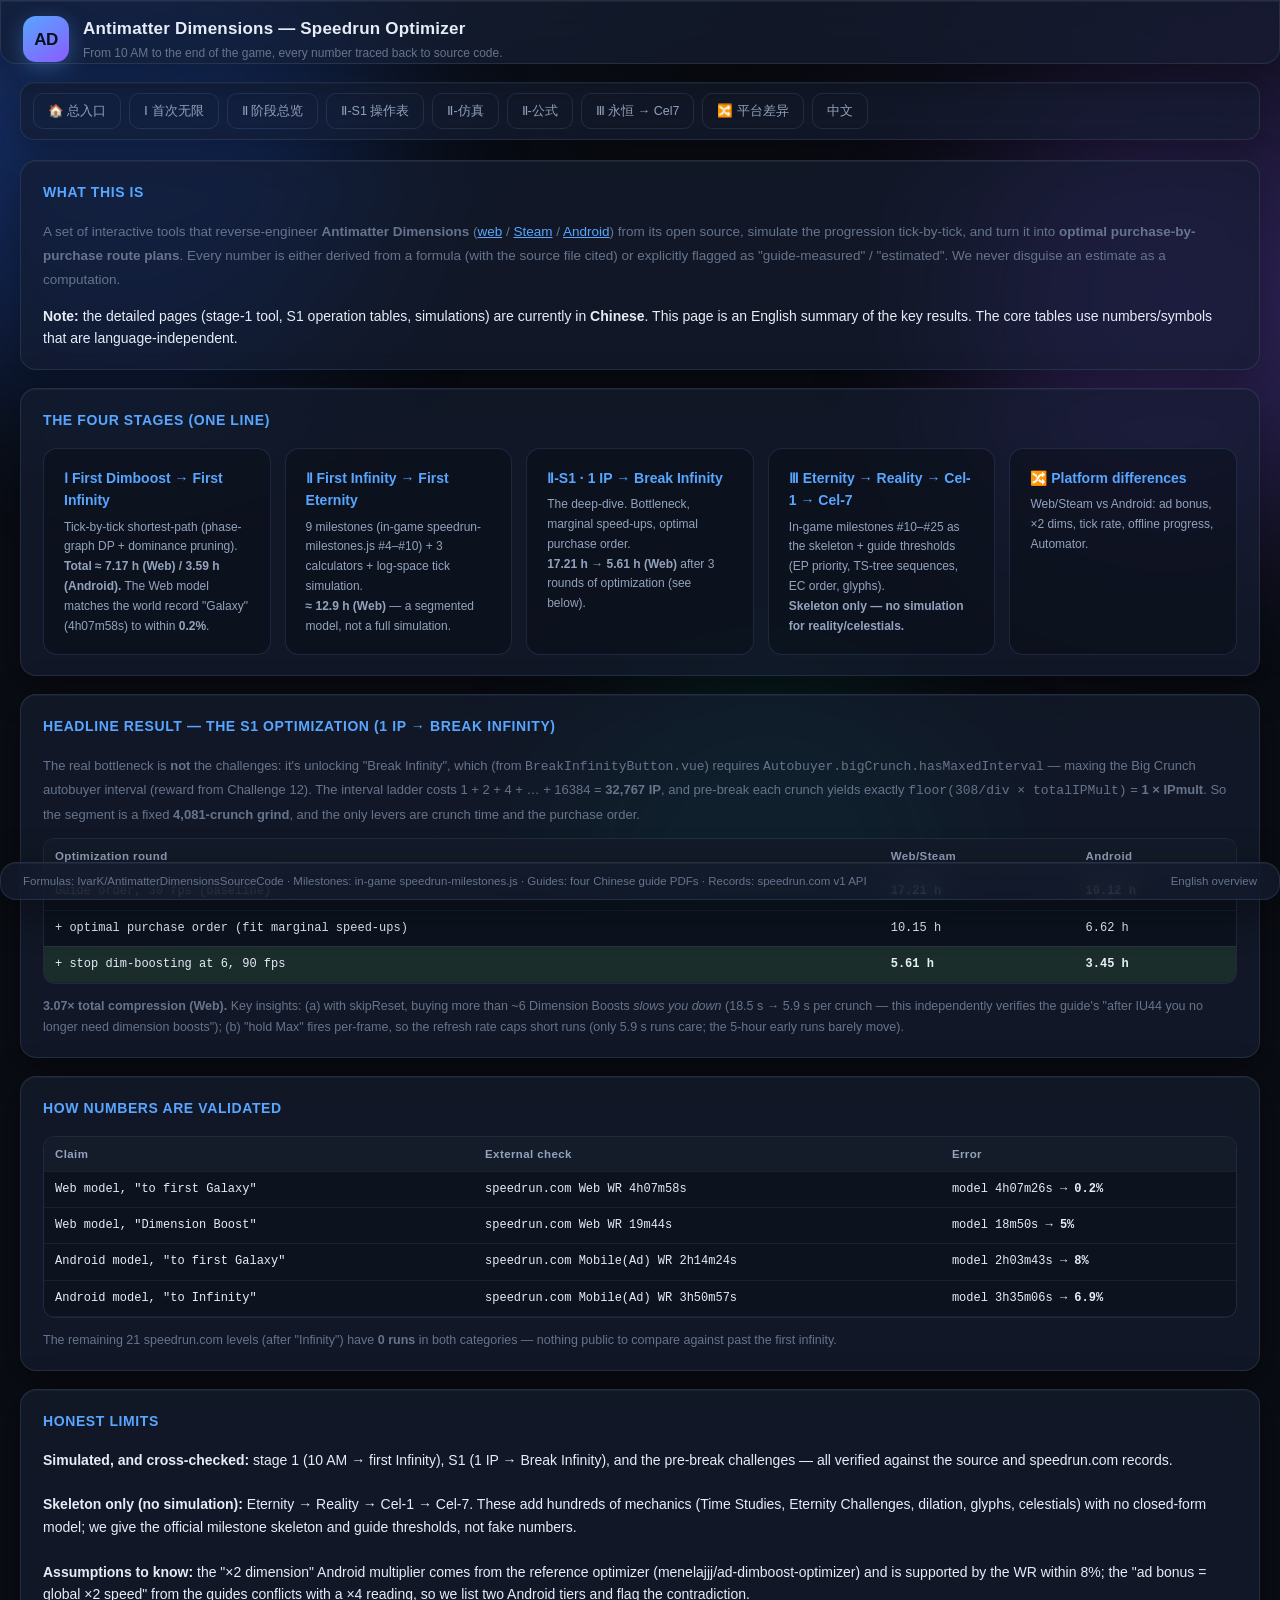
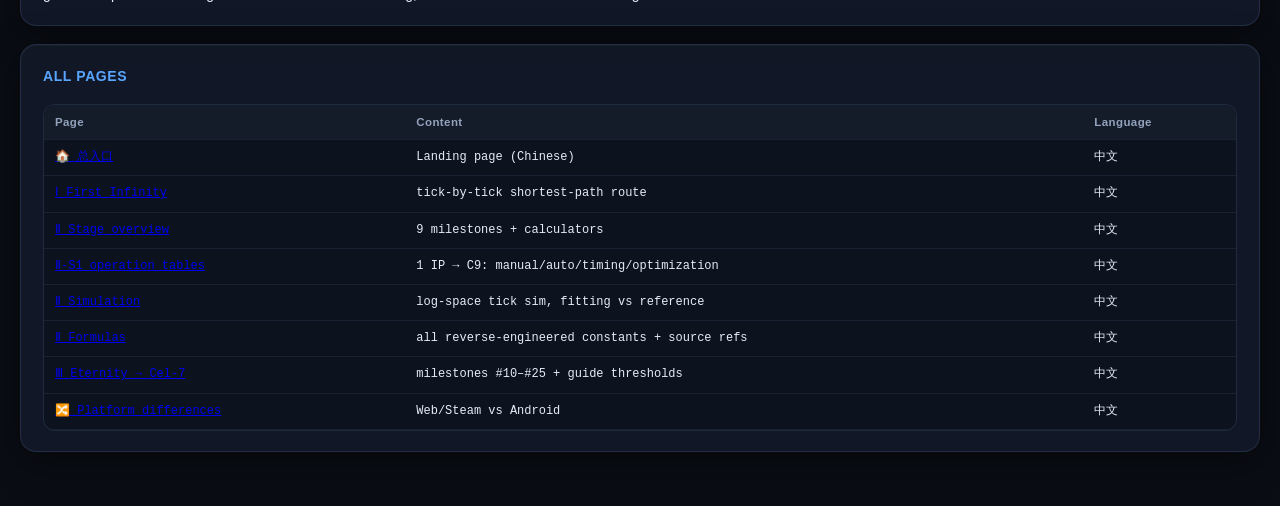
==== en.html @ fb12b7cb "feat: 第三轮压缩（3.07x）+ en.html 英文页 + 双语 README + nav EN 入口" ====
<!DOCTYPE html>
<html lang="en">
<head>
<meta charset="utf-8" />
<meta name="viewport" content="width=device-width, initial-scale=1" />
<title>AD Speedrun Optimizer — Overview (English)</title>
<link rel="stylesheet" href="style.css" />
</head>
<body>
<div class="bg-orbs"><i></i><i></i><i></i></div>
<header class="topbar glass">
  <div class="brand">
    <span class="logo">AD</span>
    <div>
      <h1>Antimatter Dimensions — Speedrun Optimizer</h1>
      <p>From 10 AM to the end of the game, every number traced back to source code.</p>
    </div>
  </div>
</header>
<main>
  <nav class="subnav glass" id="subnav"></nav>

  <div class="card glass wide">
    <h2>What this is</h2>
    <p class="hint" style="font-size:13.5px;line-height:1.8">
      A set of interactive tools that reverse-engineer <b>Antimatter Dimensions</b>
      (<a href="https://ivark.github.io/AntimatterDimensions/" style="color:var(--accent)">web</a> /
      <a href="https://store.steampowered.com/app/1399720/" style="color:var(--accent)">Steam</a> /
      <a href="https://play.google.com/store/apps/details?id=kajfosz.antimatterdimensions" style="color:var(--accent)">Android</a>)
      from its open source, simulate the progression tick-by-tick, and turn it into
      <b>optimal purchase-by-purchase route plans</b>.
      Every number is either derived from a formula (with the source file cited) or explicitly
      flagged as "guide-measured" / "estimated". We never disguise an estimate as a computation.
    </p>
    <div class="warn" style="margin-top:12px">
      <b>Note:</b> the detailed pages (stage-1 tool, S1 operation tables, simulations) are currently in
      <b>Chinese</b>. This page is an English summary of the key results. The core tables use
      numbers/symbols that are language-independent.
    </div>
  </div>

  <div class="card glass wide">
    <h2>The four stages (one line)</h2>
    <div class="navcards" style="margin-top:14px">
      <a class="navcard" href="./stage1.html">
        <div class="t">Ⅰ First Dimboost → First Infinity</div>
        <div class="d">Tick-by-tick shortest-path (phase-graph DP + dominance pruning).<br>
          <b>Total ≈ 7.17 h (Web) / 3.59 h (Android).</b> The Web model matches the world record
          "Galaxy" (4h07m58s) to within <b>0.2%</b>.</div></a>
      <a class="navcard" href="./stage2.html">
        <div class="t">Ⅱ First Infinity → First Eternity</div>
        <div class="d">9 milestones (in-game speedrun-milestones.js #4–#10) + 3 calculators +
          log-space tick simulation.<br><b>≈ 12.9 h (Web)</b> — a segmented model, not a full simulation.</div></a>
      <a class="navcard" href="./stage2-s1.html">
        <div class="t">Ⅱ-S1 · 1 IP → Break Infinity</div>
        <div class="d">The deep-dive. Bottleneck, marginal speed-ups, optimal purchase order.<br>
          <b>17.21 h → 5.61 h (Web)</b> after 3 rounds of optimization (see below).</div></a>
      <a class="navcard" href="./stage3.html">
        <div class="t">Ⅲ Eternity → Reality → Cel-1 → Cel-7</div>
        <div class="d">In-game milestones #10–#25 as the skeleton + guide thresholds
          (EP priority, TS-tree sequences, EC order, glyphs).<br>
          <b>Skeleton only — no simulation for reality/celestials.</b></div></a>
      <a class="navcard" href="./platform.html">
        <div class="t">🔀 Platform differences</div>
        <div class="d">Web/Steam vs Android: ad bonus, ×2 dims, tick rate, offline progress, Automator.</div></a>
    </div>
  </div>

  <div class="card glass wide">
    <h2>Headline result — the S1 optimization (1 IP → Break Infinity)</h2>
    <p class="hint" style="font-size:13px;line-height:1.8">
      The real bottleneck is <b>not</b> the challenges: it's unlocking "Break Infinity", which (from
      <code>BreakInfinityButton.vue</code>) requires <code>Autobuyer.bigCrunch.hasMaxedInterval</code>
      — maxing the Big Crunch autobuyer interval (reward from Challenge 12). The interval ladder
      costs 1 + 2 + 4 + … + 16384 = <b>32,767 IP</b>, and pre-break each crunch yields exactly
      <code>floor(308/div × totalIPMult)</code> = <b>1 × IPmult</b>.
      So the segment is a fixed <b>4,081-crunch grind</b>, and the only levers are crunch time and
      the purchase order.
    </p>
    <div class="scroll" style="margin-top:12px"><table>
      <thead><tr><th>Optimization round</th><th>Web/Steam</th><th>Android</th></tr></thead>
      <tbody>
        <tr><td>Guide order, 30 fps (baseline)</td><td><b>17.21 h</b></td><td><b>10.12 h</b></td></tr>
        <tr><td>+ optimal purchase order (fit marginal speed-ups)</td><td>10.15 h</td><td>6.62 h</td></tr>
        <tr style="background:rgba(126,231,135,.12)"><td>+ stop dim-boosting at 6, 90 fps</td><td><b>5.61 h</b></td><td><b>3.45 h</b></td></tr>
      </tbody>
    </table></div>
    <p class="hint" style="font-size:12.5px;margin-top:12px">
      <b>3.07× total compression (Web).</b> Key insights: (a) with skipReset, buying more than ~6
      Dimension Boosts <i>slows you down</i> (18.5 s → 5.9 s per crunch — this independently
      verifies the guide's "after IU44 you no longer need dimension boosts"); (b) "hold Max" fires
      per-frame, so the refresh rate caps short runs (only 5.9 s runs care; the 5-hour early runs
      barely move).
    </p>
  </div>

  <div class="card glass wide">
    <h2>How numbers are validated</h2>
    <div class="scroll"><table>
      <thead><tr><th>Claim</th><th>External check</th><th>Error</th></tr></thead>
      <tbody>
        <tr><td>Web model, "to first Galaxy"</td><td>speedrun.com Web WR 4h07m58s</td><td>model 4h07m26s → <b>0.2%</b></td></tr>
        <tr><td>Web model, "Dimension Boost"</td><td>speedrun.com Web WR 19m44s</td><td>model 18m50s → <b>5%</b></td></tr>
        <tr><td>Android model, "to first Galaxy"</td><td>speedrun.com Mobile(Ad) WR 2h14m24s</td><td>model 2h03m43s → <b>8%</b></td></tr>
        <tr><td>Android model, "to Infinity"</td><td>speedrun.com Mobile(Ad) WR 3h50m57s</td><td>model 3h35m06s → <b>6.9%</b></td></tr>
      </tbody>
    </table></div>
    <p class="hint" style="font-size:12.5px;margin-top:12px">
      The remaining 21 speedrun.com levels (after "Infinity") have <b>0 runs</b> in both categories —
      nothing public to compare against past the first infinity.
    </p>
  </div>

  <div class="card glass wide">
    <h2>Honest limits</h2>
    <div class="warn">
      <b>Simulated, and cross-checked:</b> stage 1 (10 AM → first Infinity), S1 (1 IP → Break Infinity),
      and the pre-break challenges — all verified against the source and speedrun.com records.<br><br>
      <b>Skeleton only (no simulation):</b> Eternity → Reality → Cel-1 → Cel-7. These add hundreds of
      mechanics (Time Studies, Eternity Challenges, dilation, glyphs, celestials) with no closed-form
      model; we give the official milestone skeleton and guide thresholds, not fake numbers.<br><br>
      <b>Assumptions to know:</b> the "×2 dimension" Android multiplier comes from the reference
      optimizer (menelajjj/ad-dimboost-optimizer) and is supported by the WR within 8%; the "ad bonus =
      global ×2 speed" from the guides conflicts with a ×4 reading, so we list two Android tiers and
      flag the contradiction.
    </div>
  </div>

  <div class="card glass wide">
    <h2>All pages</h2>
    <div class="scroll"><table>
      <thead><tr><th>Page</th><th>Content</th><th>Language</th></tr></thead>
      <tbody>
        <tr><td><a href="./index.html">🏠 总入口</a></td><td>Landing page (Chinese)</td><td>中文</td></tr>
        <tr><td><a href="./stage1.html">Ⅰ First Infinity</a></td><td>tick-by-tick shortest-path route</td><td>中文</td></tr>
        <tr><td><a href="./stage2.html">Ⅱ Stage overview</a></td><td>9 milestones + calculators</td><td>中文</td></tr>
        <tr><td><a href="./stage2-s1.html">Ⅱ-S1 operation tables</a></td><td>1 IP → C9: manual/auto/timing/optimization</td><td>中文</td></tr>
        <tr><td><a href="./stage2-sim.html">Ⅱ Simulation</a></td><td>log-space tick sim, fitting vs reference</td><td>中文</td></tr>
        <tr><td><a href="./stage2-formula.html">Ⅱ Formulas</a></td><td>all reverse-engineered constants + source refs</td><td>中文</td></tr>
        <tr><td><a href="./stage3.html">Ⅲ Eternity → Cel-7</a></td><td>milestones #10–#25 + guide thresholds</td><td>中文</td></tr>
        <tr><td><a href="./platform.html">🔀 Platform differences</a></td><td>Web/Steam vs Android</td><td>中文</td></tr>
      </tbody>
    </table></div>
  </div>
</main>
<footer class="glass">
  <span>Formulas: IvarK/AntimatterDimensionsSourceCode · Milestones: in-game speedrun-milestones.js · Guides: four Chinese guide PDFs · Records: speedrun.com v1 API</span>
  <span>English overview</span>
</footer>
<script src="js/nav.js"></script>
</body>
</html>
---- style.css ----
/* ===== AD Speedrun Optimizer — dark glassmorphism ===== */
:root{
  --bg:#0a0d14;
  --bg2:#0f1420;
  --panel:rgba(22,29,45,.72);
  --panel-solid:#161d2d;
  --stroke:rgba(120,160,220,.16);
  --stroke-strong:rgba(120,160,220,.34);
  --txt:#e6edf7;
  --txt-dim:#93a3bd;
  --txt-mute:#66748c;
  --accent:#58a6ff;
  --accent2:#7ee787;
  --gold:#ffd700;
  --red:#ff6b6b;
  --green:#3fb950;
  --radius:16px;
  --mono:'JetBrains Mono','Cascadia Code',Consolas,'SF Mono',Menlo,monospace;
}
*{box-sizing:border-box}
html,body{margin:0;padding:0}
body{
  background:radial-gradient(1200px 800px at 12% -10%,#16233d 0%,transparent 60%),
             radial-gradient(1000px 700px at 100% 0%,#1a1630 0%,transparent 55%),
             var(--bg);
  color:var(--txt);
  font:14px/1.6 -apple-system,BlinkMacSystemFont,'Segoe UI','PingFang SC','Microsoft YaHei',sans-serif;
  min-height:100vh;
  padding-bottom:56px;
}
.bg-orbs{position:fixed;inset:0;z-index:0;overflow:hidden;pointer-events:none}
.bg-orbs i{position:absolute;border-radius:50%;filter:blur(80px);opacity:.28}
.bg-orbs i:nth-child(1){width:520px;height:520px;background:#2b6cff;left:-140px;top:-120px}
.bg-orbs i:nth-child(2){width:420px;height:420px;background:#8a5cff;right:-100px;top:120px}
.bg-orbs i:nth-child(3){width:380px;height:380px;background:#0e7f6a;left:45%;bottom:-160px}

.glass{
  background:var(--panel);
  border:1px solid var(--stroke);
  border-radius:var(--radius);
  backdrop-filter:blur(14px) saturate(140%);
  -webkit-backdrop-filter:blur(14px) saturate(140%);
  box-shadow:0 10px 40px rgba(0,0,0,.42),inset 0 1px 0 rgba(255,255,255,.045);
}
main{position:relative;z-index:1;max-width:1360px;margin:0 auto;padding:18px 20px 0}

/* ---------- top bar ---------- */
.topbar{
  position:sticky;top:0;z-index:5;margin:0;padding:14px 22px 0;
  border-radius:0 0 var(--radius) var(--radius);
  display:flex;flex-wrap:wrap;gap:14px;align-items:center;justify-content:space-between;
}
.brand{display:flex;gap:14px;align-items:center}
.logo{
  width:46px;height:46px;border-radius:13px;display:grid;place-items:center;
  background:linear-gradient(145deg,#58a6ff,#8a5cff);color:#08111f;font-weight:800;font-size:17px;
  letter-spacing:-.5px;box-shadow:0 6px 20px rgba(88,166,255,.35)
}
.topbar h1{margin:0;font-size:17px;letter-spacing:.2px}
.topbar p{margin:2px 0 0;font-size:12px;color:var(--txt-mute)}
.tabs{display:flex;gap:6px;padding-bottom:12px}
.tab{
  background:transparent;border:1px solid transparent;color:var(--txt-dim);
  padding:8px 16px;border-radius:10px;cursor:pointer;font-size:13.5px;font-family:inherit;
  transition:.16s
}
.tab:hover{color:var(--txt);background:rgba(88,166,255,.08)}
.tab.active{color:#08111f;background:linear-gradient(145deg,#58a6ff,#7ec4ff);font-weight:600;
  box-shadow:0 4px 16px rgba(88,166,255,.3)}

/* ---------- layout ---------- */
.panel-tab{display:none;padding:20px 0}
.panel-tab.active{display:block}
.grid{display:grid;grid-template-columns:minmax(340px,420px) 1fr;gap:18px;align-items:start}
@media(max-width:1020px){.grid{grid-template-columns:1fr}}
.card{padding:20px 22px}
.card.wide{margin-top:18px}
.card h2{margin:0 0 16px;font-size:14px;font-weight:600;color:var(--accent);
  letter-spacing:.6px;text-transform:uppercase}
.field{margin-bottom:14px}
.field.row{display:flex;gap:12px}
.field.row>div{flex:1}
label{display:block;font-size:12px;color:var(--txt-dim);margin-bottom:6px}
label.sub{color:var(--txt-mute);font-size:11.5px}
input,select{
  width:100%;padding:9px 12px;border-radius:10px;font-family:inherit;font-size:13px;
  background:rgba(8,12,20,.66);border:1px solid var(--stroke);color:var(--txt);outline:none;
  transition:.15s
}
input:focus,select:focus{border-color:var(--accent);box-shadow:0 0 0 3px rgba(88,166,255,.14)}
input[type=number]{font-family:var(--mono)}
.seg{display:flex;gap:5px;flex-wrap:wrap}
.seg-btn{
  flex:1 1 auto;min-width:78px;padding:8px 10px;border-radius:9px;cursor:pointer;font-family:inherit;
  font-size:12.5px;background:rgba(8,12,20,.55);border:1px solid var(--stroke);color:var(--txt-dim);
  transition:.15s
}
.seg-btn:hover{color:var(--txt);border-color:var(--stroke-strong)}
.seg-btn.active{background:rgba(88,166,255,.16);border-color:var(--accent);color:#cfe6ff;font-weight:600}
button.primary{
  width:100%;padding:12px;border-radius:11px;border:none;cursor:pointer;font-family:inherit;
  font-size:14px;font-weight:700;color:#08111f;margin-top:4px;
  background:linear-gradient(145deg,#58a6ff,#7ee787);
  box-shadow:0 8px 26px rgba(88,166,255,.3);transition:.16s
}
button.primary:hover{transform:translateY(-1px);box-shadow:0 12px 32px rgba(88,166,255,.42)}
button.primary:disabled{opacity:.5;cursor:not-allowed;transform:none}
.hint{font-size:11.5px;color:var(--txt-mute);margin:12px 0 0;line-height:1.65}
.hidden{display:none}

/* ---------- progress ---------- */
.progress{height:6px;border-radius:6px;background:rgba(8,12,20,.7);margin-top:14px;position:relative;overflow:hidden}
.progress .bar{position:absolute;inset:0;width:0%;background:linear-gradient(90deg,#58a6ff,#7ee787);transition:width .2s}
.progress .label{display:block;font-size:11.5px;color:var(--txt-mute);margin-top:7px}

/* ---------- summary ---------- */
.summary{margin-bottom:14px}
.summary.empty{color:var(--txt-mute);font-size:13px;padding:26px 0;text-align:center}
.kpis{display:grid;grid-template-columns:repeat(auto-fit,minmax(140px,1fr));gap:10px}
.kpi{background:rgba(8,12,20,.5);border:1px solid var(--stroke);border-radius:12px;padding:11px 13px}
.kpi .k{font-size:11px;color:var(--txt-mute);letter-spacing:.4px}
.kpi .v{font-family:var(--mono);font-size:17px;color:var(--gold);margin-top:3px;font-weight:600}
.kpi .s{font-size:11px;color:var(--txt-dim);margin-top:2px}

/* ---------- tables ---------- */
.scroll{max-height:420px;overflow:auto;border-radius:12px;border:1px solid var(--stroke);background:rgba(8,12,20,.34)}
.scroll.tall{max-height:560px}
table{width:100%;border-collapse:collapse;font-size:12.5px}
th,td{padding:8px 11px;text-align:left;border-bottom:1px solid rgba(120,160,220,.1);white-space:nowrap}
th{position:sticky;top:0;background:#141b29;color:var(--txt-dim);font-weight:600;font-size:11.5px;
  letter-spacing:.4px;z-index:1}
td{font-family:var(--mono);font-size:12px}
td.dim{color:var(--txt-dim)}
tr:hover td{background:rgba(88,166,255,.06)}
.tag{display:inline-block;padding:1px 8px;border-radius:20px;font-size:11px;font-family:inherit}
.tag.boost{background:rgba(88,166,255,.16);color:#9dcaff}
.tag.galaxy{background:rgba(126,231,135,.16);color:#9ff0a8}
.tag.inf{background:rgba(255,215,0,.16);color:var(--gold)}
.tag.sac{background:rgba(255,107,107,.16);color:#ff9d9d}
.tag.tick{background:rgba(138,92,255,.2);color:#c3aaff}

/* ---------- timeline ---------- */
.timeline{display:flex;flex-direction:column;gap:8px}
.tl-row{display:flex;align-items:center;gap:10px;font-size:12px}
.tl-name{width:150px;color:var(--txt-dim);font-family:var(--mono);font-size:11.5px;flex-shrink:0}
.tl-track{flex:1;height:20px;background:rgba(8,12,20,.55);border-radius:6px;overflow:hidden;position:relative}
.tl-fill{height:100%;border-radius:6px;background:linear-gradient(90deg,rgba(88,166,255,.85),rgba(138,92,255,.85))}
.tl-val{width:76px;text-align:right;font-family:var(--mono);font-size:11.5px;color:var(--txt-dim);flex-shrink:0}
.tl-row.total .tl-fill{background:linear-gradient(90deg,#ffd700,#ffa500)}
.tl-row.total .tl-name{color:var(--gold)}

/* ---------- verify / algo ---------- */
.vt-title{font-size:13px;color:var(--accent);margin:18px 0 8px;font-weight:600}
.vt-title:first-child{margin-top:4px}
.ok{color:var(--green)}.bad{color:var(--red)}
#algoContent h3{font-size:13.5px;color:var(--gold);margin:22px 0 8px}
#algoContent h3:first-child{margin-top:0}
#algoContent p,#algoContent li{font-size:13px;color:var(--txt-dim)}
#algoContent code{font-family:var(--mono);font-size:12px;background:rgba(88,166,255,.12);
  padding:1.5px 6px;border-radius:5px;color:#a8d1ff}
#algoContent pre{background:rgba(5,8,14,.7);border:1px solid var(--stroke);border-radius:12px;
  padding:14px 16px;overflow:auto;font-family:var(--mono);font-size:12px;line-height:1.7;color:#c9d7ea}
#algoContent table{margin:10px 0}
#algoContent td,#algoContent th{white-space:normal}
#algoContent td:first-child{color:#a8d1ff;font-size:12px}

footer{
  position:fixed;bottom:0;left:0;right:0;z-index:4;display:flex;justify-content:space-between;
  gap:12px;padding:9px 22px;font-size:11.5px;color:var(--txt-mute);border-radius:0;
  border-left:none;border-right:none;border-bottom:none;
}
::-webkit-scrollbar{width:9px;height:9px}
::-webkit-scrollbar-track{background:transparent}
::-webkit-scrollbar-thumb{background:rgba(120,160,220,.22);border-radius:6px}
::-webkit-scrollbar-thumb:hover{background:rgba(120,160,220,.36)}

/* ===== 速通操作表 ===== */
.runhead{display:flex;flex-wrap:wrap;gap:12px;justify-content:space-between;align-items:center;margin-bottom:16px}
.runhead .seg{flex:1 1 320px;max-width:420px}
.runbtns{display:flex;gap:8px;flex-wrap:wrap}
button.ghost{
  padding:8px 14px;border-radius:10px;cursor:pointer;font-family:inherit;font-size:12.5px;
  background:rgba(8,12,20,.55);border:1px solid var(--stroke);color:var(--txt-dim);transition:.15s
}
button.ghost:hover:not(:disabled){color:var(--txt);border-color:var(--accent);background:rgba(88,166,255,.1)}
button.ghost:disabled{opacity:.35;cursor:not-allowed}
button.ghost.on{background:rgba(126,231,135,.16);border-color:var(--accent2);color:#b8f3bf;font-weight:600}

.nowbox{
  display:flex;flex-direction:column;gap:5px;padding:16px 18px;border-radius:14px;min-height:104px;justify-content:center;
  background:linear-gradient(135deg,rgba(88,166,255,.1),rgba(138,92,255,.08));
  border:1px solid var(--stroke-strong)
}
.now-idle{color:var(--txt-mute);font-size:13px}
.now-step{font-size:11.5px;color:var(--txt-mute);letter-spacing:.6px}
.now-act{font-size:21px;font-weight:700;color:#fff}
.now-act b{color:var(--gold)}
.now-meta{font-size:12.5px;color:var(--txt-dim)}
.now-meta b{color:var(--accent);font-family:var(--mono)}
kbd{font-family:var(--mono);font-size:11.5px;padding:1px 7px;border-radius:5px;
  background:rgba(255,255,255,.09);border:1px solid var(--stroke-strong);color:var(--txt)}

.stagetarget{font-size:12.5px;color:var(--gold);margin:-6px 0 12px;line-height:1.6}
.stagetarget .dim{color:var(--txt-mute);font-weight:400}

table tr.stage-row{cursor:pointer}
table tr.stage-row.sel td{background:rgba(88,166,255,.13);color:#dcecff}
table tr.stage-row:hover td{background:rgba(88,166,255,.08)}
table tr.act-row{cursor:pointer}
table tr.act-row.cur td{background:linear-gradient(90deg,rgba(255,215,0,.2),rgba(255,215,0,.05));
  color:#fff;font-weight:600;box-shadow:inset 3px 0 0 var(--gold)}
.tl-fill.fill-gal{background:linear-gradient(90deg,rgba(126,231,135,.9),rgba(63,185,80,.85))}
.tl-fill.fill-inf{background:linear-gradient(90deg,#ffd700,#ff9d3d)}

/* ===== 第二阶段页面 ===== */
.row-2{display:flex;gap:10px}
.row-2>span{flex:1;display:block}
.ms-detail .src{margin-left:4px}
a.tab{text-decoration:none;display:inline-block}

/* ===== 分段导航 & S1 页 ===== */
.subnav{display:flex;gap:8px;flex-wrap:wrap;margin:0 0 20px;padding:10px 12px;border-radius:14px}
.subnav a{padding:7px 14px;border-radius:10px;border:1px solid var(--stroke);color:var(--txt-dim);
  font-size:12.5px;text-decoration:none;transition:.16s}
.subnav a:hover{color:var(--txt);background:rgba(88,166,255,.08)}
.subnav a.active{color:#08111f;background:linear-gradient(145deg,#58a6ff,#7ec4ff);font-weight:600;border-color:transparent}
.btn,button.btn{padding:9px 18px;border-radius:11px;border:1px solid transparent;cursor:pointer;
  background:linear-gradient(145deg,#58a6ff,#3a86e0);color:#08111f;font-weight:600;font-size:13px;
  font-family:inherit;transition:.16s}
.btn:hover{transform:translateY(-1px);box-shadow:0 10px 26px rgba(88,166,255,.35)}
.logbox{margin:0;padding:14px 16px;border-radius:12px;background:rgba(6,9,16,.72);
  border:1px solid var(--stroke);font-family:var(--mono);font-size:11.5px;line-height:1.75;
  color:#bcd0ea;max-height:460px;overflow:auto;white-space:pre}
#s1steps td,#s1iu td,#s1const td,#s1ladder td,#s1timeline td{white-space:normal}
.navcards{display:grid;grid-template-columns:repeat(auto-fit,minmax(220px,1fr));gap:14px}
.navcard{display:block;text-decoration:none;color:inherit;padding:18px 20px;border-radius:14px;
  background:rgba(8,12,20,.45);border:1px solid var(--stroke);transition:.18s}
.navcard:hover{border-color:var(--accent);background:rgba(88,166,255,.08);transform:translateY(-2px)}
.navcard .t{font-size:14px;font-weight:600;color:var(--accent);margin-bottom:6px}
.navcard .d{font-size:12px;color:var(--txt-dim);line-height:1.65}
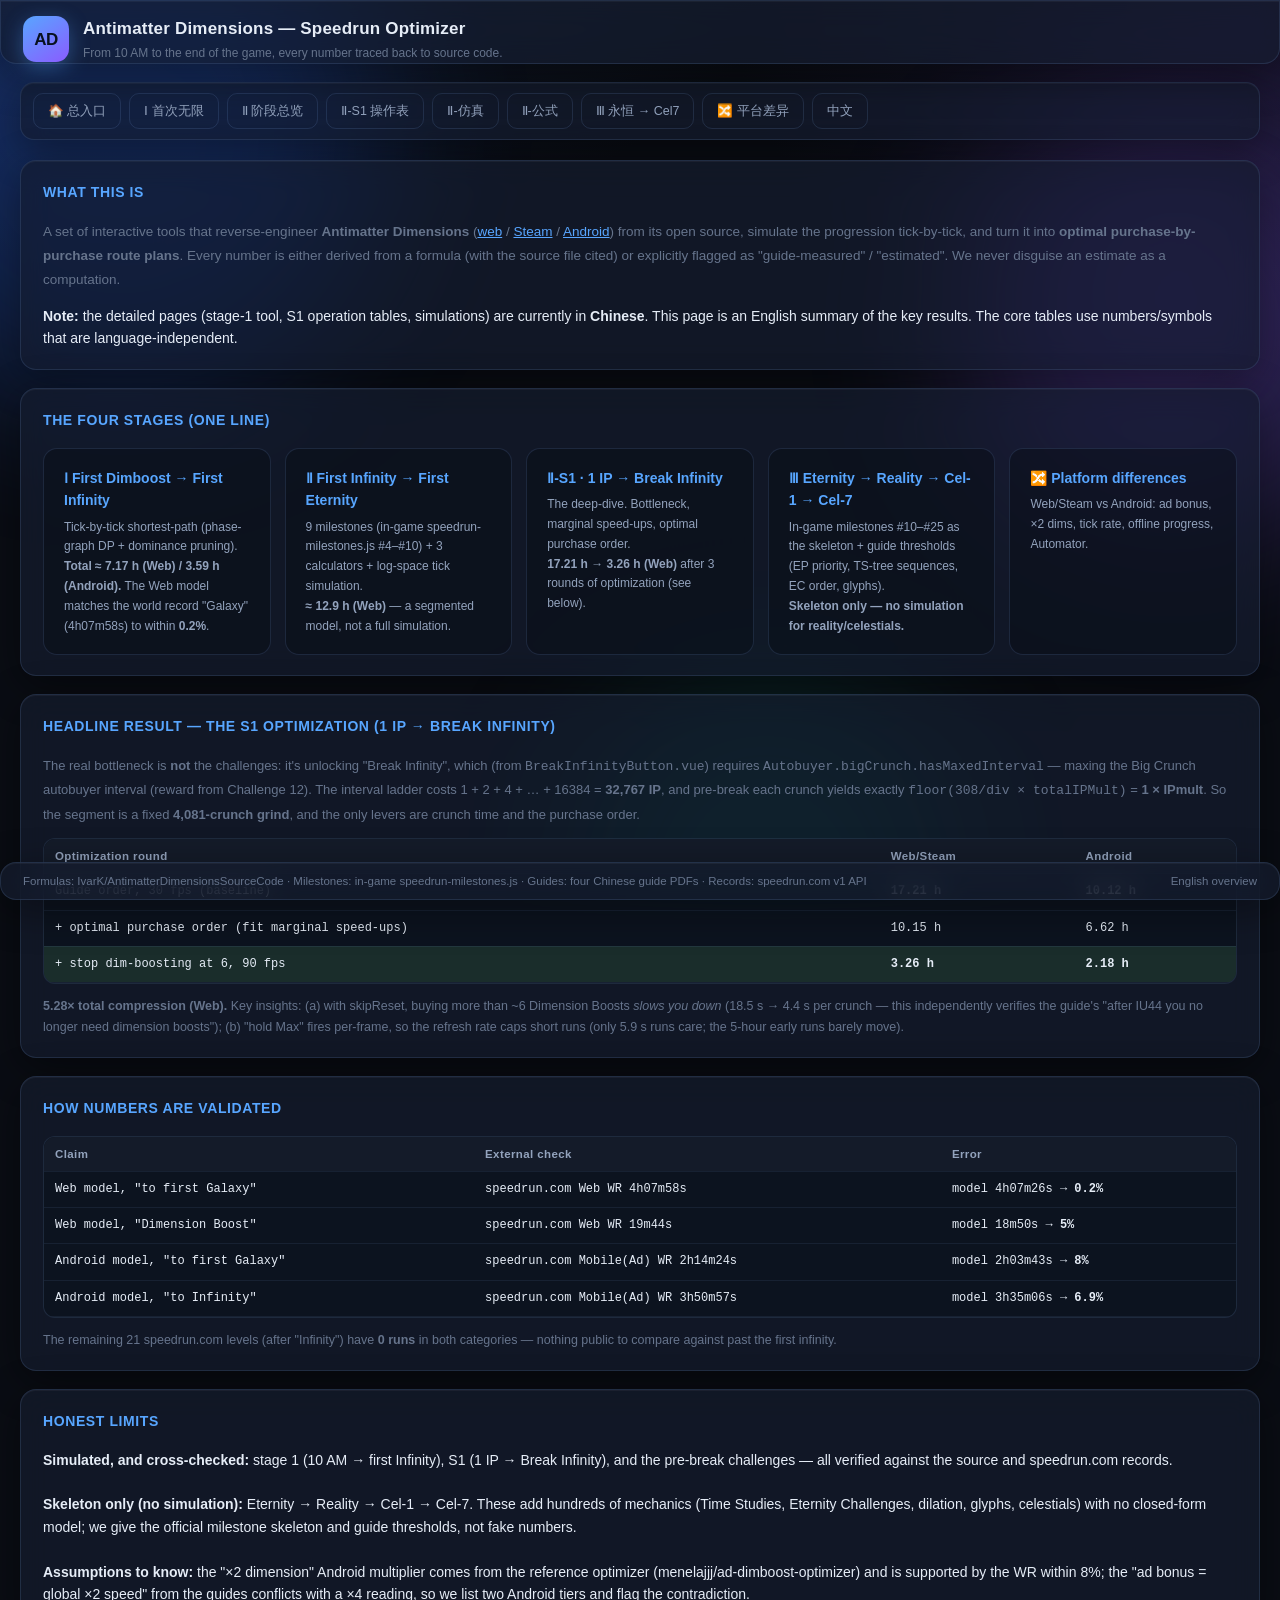
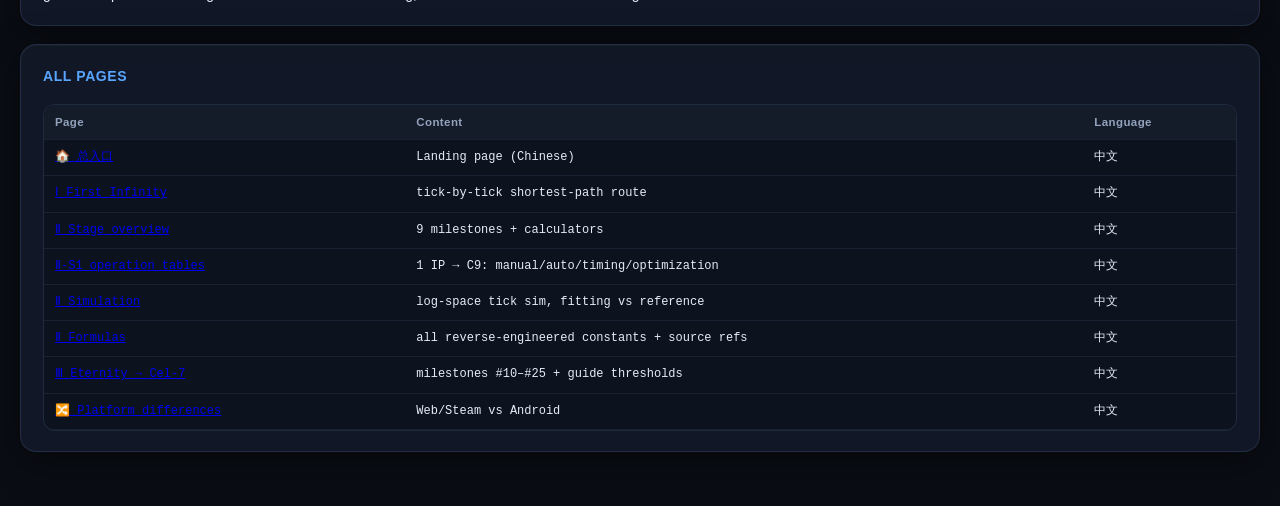
==== commit 540f43a2: "feat(s1 v6): boostCap 逐阶段细扫 + 安卓 dt 实测，总压缩 5.28x/4.64x（3.26h / 2.18h）" ====
--- a/en.html
+++ b/en.html
@@ -1,152 +1,152 @@
-<!DOCTYPE html>
-<html lang="en">
-<head>
-<meta charset="utf-8" />
-<meta name="viewport" content="width=device-width, initial-scale=1" />
-<title>AD Speedrun Optimizer — Overview (English)</title>
-<link rel="stylesheet" href="style.css" />
-</head>
-<body>
-<div class="bg-orbs"><i></i><i></i><i></i></div>
-<header class="topbar glass">
-  <div class="brand">
-    <span class="logo">AD</span>
-    <div>
-      <h1>Antimatter Dimensions — Speedrun Optimizer</h1>
-      <p>From 10 AM to the end of the game, every number traced back to source code.</p>
-    </div>
-  </div>
-</header>
-<main>
-  <nav class="subnav glass" id="subnav"></nav>
-
-  <div class="card glass wide">
-    <h2>What this is</h2>
-    <p class="hint" style="font-size:13.5px;line-height:1.8">
-      A set of interactive tools that reverse-engineer <b>Antimatter Dimensions</b>
-      (<a href="https://ivark.github.io/AntimatterDimensions/" style="color:var(--accent)">web</a> /
-      <a href="https://store.steampowered.com/app/1399720/" style="color:var(--accent)">Steam</a> /
-      <a href="https://play.google.com/store/apps/details?id=kajfosz.antimatterdimensions" style="color:var(--accent)">Android</a>)
-      from its open source, simulate the progression tick-by-tick, and turn it into
-      <b>optimal purchase-by-purchase route plans</b>.
-      Every number is either derived from a formula (with the source file cited) or explicitly
-      flagged as "guide-measured" / "estimated". We never disguise an estimate as a computation.
-    </p>
-    <div class="warn" style="margin-top:12px">
-      <b>Note:</b> the detailed pages (stage-1 tool, S1 operation tables, simulations) are currently in
-      <b>Chinese</b>. This page is an English summary of the key results. The core tables use
-      numbers/symbols that are language-independent.
-    </div>
-  </div>
-
-  <div class="card glass wide">
-    <h2>The four stages (one line)</h2>
-    <div class="navcards" style="margin-top:14px">
-      <a class="navcard" href="./stage1.html">
-        <div class="t">Ⅰ First Dimboost → First Infinity</div>
-        <div class="d">Tick-by-tick shortest-path (phase-graph DP + dominance pruning).<br>
-          <b>Total ≈ 7.17 h (Web) / 3.59 h (Android).</b> The Web model matches the world record
-          "Galaxy" (4h07m58s) to within <b>0.2%</b>.</div></a>
-      <a class="navcard" href="./stage2.html">
-        <div class="t">Ⅱ First Infinity → First Eternity</div>
-        <div class="d">9 milestones (in-game speedrun-milestones.js #4–#10) + 3 calculators +
-          log-space tick simulation.<br><b>≈ 12.9 h (Web)</b> — a segmented model, not a full simulation.</div></a>
-      <a class="navcard" href="./stage2-s1.html">
-        <div class="t">Ⅱ-S1 · 1 IP → Break Infinity</div>
-        <div class="d">The deep-dive. Bottleneck, marginal speed-ups, optimal purchase order.<br>
-          <b>17.21 h → 5.61 h (Web)</b> after 3 rounds of optimization (see below).</div></a>
-      <a class="navcard" href="./stage3.html">
-        <div class="t">Ⅲ Eternity → Reality → Cel-1 → Cel-7</div>
-        <div class="d">In-game milestones #10–#25 as the skeleton + guide thresholds
-          (EP priority, TS-tree sequences, EC order, glyphs).<br>
-          <b>Skeleton only — no simulation for reality/celestials.</b></div></a>
-      <a class="navcard" href="./platform.html">
-        <div class="t">🔀 Platform differences</div>
-        <div class="d">Web/Steam vs Android: ad bonus, ×2 dims, tick rate, offline progress, Automator.</div></a>
-    </div>
-  </div>
-
-  <div class="card glass wide">
-    <h2>Headline result — the S1 optimization (1 IP → Break Infinity)</h2>
-    <p class="hint" style="font-size:13px;line-height:1.8">
-      The real bottleneck is <b>not</b> the challenges: it's unlocking "Break Infinity", which (from
-      <code>BreakInfinityButton.vue</code>) requires <code>Autobuyer.bigCrunch.hasMaxedInterval</code>
-      — maxing the Big Crunch autobuyer interval (reward from Challenge 12). The interval ladder
-      costs 1 + 2 + 4 + … + 16384 = <b>32,767 IP</b>, and pre-break each crunch yields exactly
-      <code>floor(308/div × totalIPMult)</code> = <b>1 × IPmult</b>.
-      So the segment is a fixed <b>4,081-crunch grind</b>, and the only levers are crunch time and
-      the purchase order.
-    </p>
-    <div class="scroll" style="margin-top:12px"><table>
-      <thead><tr><th>Optimization round</th><th>Web/Steam</th><th>Android</th></tr></thead>
-      <tbody>
-        <tr><td>Guide order, 30 fps (baseline)</td><td><b>17.21 h</b></td><td><b>10.12 h</b></td></tr>
-        <tr><td>+ optimal purchase order (fit marginal speed-ups)</td><td>10.15 h</td><td>6.62 h</td></tr>
-        <tr style="background:rgba(126,231,135,.12)"><td>+ stop dim-boosting at 6, 90 fps</td><td><b>5.61 h</b></td><td><b>3.45 h</b></td></tr>
-      </tbody>
-    </table></div>
-    <p class="hint" style="font-size:12.5px;margin-top:12px">
-      <b>3.07× total compression (Web).</b> Key insights: (a) with skipReset, buying more than ~6
-      Dimension Boosts <i>slows you down</i> (18.5 s → 5.9 s per crunch — this independently
-      verifies the guide's "after IU44 you no longer need dimension boosts"); (b) "hold Max" fires
-      per-frame, so the refresh rate caps short runs (only 5.9 s runs care; the 5-hour early runs
-      barely move).
-    </p>
-  </div>
-
-  <div class="card glass wide">
-    <h2>How numbers are validated</h2>
-    <div class="scroll"><table>
-      <thead><tr><th>Claim</th><th>External check</th><th>Error</th></tr></thead>
-      <tbody>
-        <tr><td>Web model, "to first Galaxy"</td><td>speedrun.com Web WR 4h07m58s</td><td>model 4h07m26s → <b>0.2%</b></td></tr>
-        <tr><td>Web model, "Dimension Boost"</td><td>speedrun.com Web WR 19m44s</td><td>model 18m50s → <b>5%</b></td></tr>
-        <tr><td>Android model, "to first Galaxy"</td><td>speedrun.com Mobile(Ad) WR 2h14m24s</td><td>model 2h03m43s → <b>8%</b></td></tr>
-        <tr><td>Android model, "to Infinity"</td><td>speedrun.com Mobile(Ad) WR 3h50m57s</td><td>model 3h35m06s → <b>6.9%</b></td></tr>
-      </tbody>
-    </table></div>
-    <p class="hint" style="font-size:12.5px;margin-top:12px">
-      The remaining 21 speedrun.com levels (after "Infinity") have <b>0 runs</b> in both categories —
-      nothing public to compare against past the first infinity.
-    </p>
-  </div>
-
-  <div class="card glass wide">
-    <h2>Honest limits</h2>
-    <div class="warn">
-      <b>Simulated, and cross-checked:</b> stage 1 (10 AM → first Infinity), S1 (1 IP → Break Infinity),
-      and the pre-break challenges — all verified against the source and speedrun.com records.<br><br>
-      <b>Skeleton only (no simulation):</b> Eternity → Reality → Cel-1 → Cel-7. These add hundreds of
-      mechanics (Time Studies, Eternity Challenges, dilation, glyphs, celestials) with no closed-form
-      model; we give the official milestone skeleton and guide thresholds, not fake numbers.<br><br>
-      <b>Assumptions to know:</b> the "×2 dimension" Android multiplier comes from the reference
-      optimizer (menelajjj/ad-dimboost-optimizer) and is supported by the WR within 8%; the "ad bonus =
-      global ×2 speed" from the guides conflicts with a ×4 reading, so we list two Android tiers and
-      flag the contradiction.
-    </div>
-  </div>
-
-  <div class="card glass wide">
-    <h2>All pages</h2>
-    <div class="scroll"><table>
-      <thead><tr><th>Page</th><th>Content</th><th>Language</th></tr></thead>
-      <tbody>
-        <tr><td><a href="./index.html">🏠 总入口</a></td><td>Landing page (Chinese)</td><td>中文</td></tr>
-        <tr><td><a href="./stage1.html">Ⅰ First Infinity</a></td><td>tick-by-tick shortest-path route</td><td>中文</td></tr>
-        <tr><td><a href="./stage2.html">Ⅱ Stage overview</a></td><td>9 milestones + calculators</td><td>中文</td></tr>
-        <tr><td><a href="./stage2-s1.html">Ⅱ-S1 operation tables</a></td><td>1 IP → C9: manual/auto/timing/optimization</td><td>中文</td></tr>
-        <tr><td><a href="./stage2-sim.html">Ⅱ Simulation</a></td><td>log-space tick sim, fitting vs reference</td><td>中文</td></tr>
-        <tr><td><a href="./stage2-formula.html">Ⅱ Formulas</a></td><td>all reverse-engineered constants + source refs</td><td>中文</td></tr>
-        <tr><td><a href="./stage3.html">Ⅲ Eternity → Cel-7</a></td><td>milestones #10–#25 + guide thresholds</td><td>中文</td></tr>
-        <tr><td><a href="./platform.html">🔀 Platform differences</a></td><td>Web/Steam vs Android</td><td>中文</td></tr>
-      </tbody>
-    </table></div>
-  </div>
-</main>
-<footer class="glass">
-  <span>Formulas: IvarK/AntimatterDimensionsSourceCode · Milestones: in-game speedrun-milestones.js · Guides: four Chinese guide PDFs · Records: speedrun.com v1 API</span>
-  <span>English overview</span>
-</footer>
-<script src="js/nav.js"></script>
-</body>
-</html>
+<!DOCTYPE html>
+<html lang="en">
+<head>
+<meta charset="utf-8" />
+<meta name="viewport" content="width=device-width, initial-scale=1" />
+<title>AD Speedrun Optimizer — Overview (English)</title>
+<link rel="stylesheet" href="style.css" />
+</head>
+<body>
+<div class="bg-orbs"><i></i><i></i><i></i></div>
+<header class="topbar glass">
+  <div class="brand">
+    <span class="logo">AD</span>
+    <div>
+      <h1>Antimatter Dimensions — Speedrun Optimizer</h1>
+      <p>From 10 AM to the end of the game, every number traced back to source code.</p>
+    </div>
+  </div>
+</header>
+<main>
+  <nav class="subnav glass" id="subnav"></nav>
+
+  <div class="card glass wide">
+    <h2>What this is</h2>
+    <p class="hint" style="font-size:13.5px;line-height:1.8">
+      A set of interactive tools that reverse-engineer <b>Antimatter Dimensions</b>
+      (<a href="https://ivark.github.io/AntimatterDimensions/" style="color:var(--accent)">web</a> /
+      <a href="https://store.steampowered.com/app/1399720/" style="color:var(--accent)">Steam</a> /
+      <a href="https://play.google.com/store/apps/details?id=kajfosz.antimatterdimensions" style="color:var(--accent)">Android</a>)
+      from its open source, simulate the progression tick-by-tick, and turn it into
+      <b>optimal purchase-by-purchase route plans</b>.
+      Every number is either derived from a formula (with the source file cited) or explicitly
+      flagged as "guide-measured" / "estimated". We never disguise an estimate as a computation.
+    </p>
+    <div class="warn" style="margin-top:12px">
+      <b>Note:</b> the detailed pages (stage-1 tool, S1 operation tables, simulations) are currently in
+      <b>Chinese</b>. This page is an English summary of the key results. The core tables use
+      numbers/symbols that are language-independent.
+    </div>
+  </div>
+
+  <div class="card glass wide">
+    <h2>The four stages (one line)</h2>
+    <div class="navcards" style="margin-top:14px">
+      <a class="navcard" href="./stage1.html">
+        <div class="t">Ⅰ First Dimboost → First Infinity</div>
+        <div class="d">Tick-by-tick shortest-path (phase-graph DP + dominance pruning).<br>
+          <b>Total ≈ 7.17 h (Web) / 3.59 h (Android).</b> The Web model matches the world record
+          "Galaxy" (4h07m58s) to within <b>0.2%</b>.</div></a>
+      <a class="navcard" href="./stage2.html">
+        <div class="t">Ⅱ First Infinity → First Eternity</div>
+        <div class="d">9 milestones (in-game speedrun-milestones.js #4–#10) + 3 calculators +
+          log-space tick simulation.<br><b>≈ 12.9 h (Web)</b> — a segmented model, not a full simulation.</div></a>
+      <a class="navcard" href="./stage2-s1.html">
+        <div class="t">Ⅱ-S1 · 1 IP → Break Infinity</div>
+        <div class="d">The deep-dive. Bottleneck, marginal speed-ups, optimal purchase order.<br>
+          <b>17.21 h → 3.26 h (Web)</b> after 3 rounds of optimization (see below).</div></a>
+      <a class="navcard" href="./stage3.html">
+        <div class="t">Ⅲ Eternity → Reality → Cel-1 → Cel-7</div>
+        <div class="d">In-game milestones #10–#25 as the skeleton + guide thresholds
+          (EP priority, TS-tree sequences, EC order, glyphs).<br>
+          <b>Skeleton only — no simulation for reality/celestials.</b></div></a>
+      <a class="navcard" href="./platform.html">
+        <div class="t">🔀 Platform differences</div>
+        <div class="d">Web/Steam vs Android: ad bonus, ×2 dims, tick rate, offline progress, Automator.</div></a>
+    </div>
+  </div>
+
+  <div class="card glass wide">
+    <h2>Headline result — the S1 optimization (1 IP → Break Infinity)</h2>
+    <p class="hint" style="font-size:13px;line-height:1.8">
+      The real bottleneck is <b>not</b> the challenges: it's unlocking "Break Infinity", which (from
+      <code>BreakInfinityButton.vue</code>) requires <code>Autobuyer.bigCrunch.hasMaxedInterval</code>
+      — maxing the Big Crunch autobuyer interval (reward from Challenge 12). The interval ladder
+      costs 1 + 2 + 4 + … + 16384 = <b>32,767 IP</b>, and pre-break each crunch yields exactly
+      <code>floor(308/div × totalIPMult)</code> = <b>1 × IPmult</b>.
+      So the segment is a fixed <b>4,081-crunch grind</b>, and the only levers are crunch time and
+      the purchase order.
+    </p>
+    <div class="scroll" style="margin-top:12px"><table>
+      <thead><tr><th>Optimization round</th><th>Web/Steam</th><th>Android</th></tr></thead>
+      <tbody>
+        <tr><td>Guide order, 30 fps (baseline)</td><td><b>17.21 h</b></td><td><b>10.12 h</b></td></tr>
+        <tr><td>+ optimal purchase order (fit marginal speed-ups)</td><td>10.15 h</td><td>6.62 h</td></tr>
+        <tr style="background:rgba(126,231,135,.12)"><td>+ stop dim-boosting at 6, 90 fps</td><td><b>3.26 h</b></td><td><b>2.18 h</b></td></tr>
+      </tbody>
+    </table></div>
+    <p class="hint" style="font-size:12.5px;margin-top:12px">
+      <b>5.28× total compression (Web).</b> Key insights: (a) with skipReset, buying more than ~6
+      Dimension Boosts <i>slows you down</i> (18.5 s → 4.4 s per crunch — this independently
+      verifies the guide's "after IU44 you no longer need dimension boosts"); (b) "hold Max" fires
+      per-frame, so the refresh rate caps short runs (only 5.9 s runs care; the 5-hour early runs
+      barely move).
+    </p>
+  </div>
+
+  <div class="card glass wide">
+    <h2>How numbers are validated</h2>
+    <div class="scroll"><table>
+      <thead><tr><th>Claim</th><th>External check</th><th>Error</th></tr></thead>
+      <tbody>
+        <tr><td>Web model, "to first Galaxy"</td><td>speedrun.com Web WR 4h07m58s</td><td>model 4h07m26s → <b>0.2%</b></td></tr>
+        <tr><td>Web model, "Dimension Boost"</td><td>speedrun.com Web WR 19m44s</td><td>model 18m50s → <b>5%</b></td></tr>
+        <tr><td>Android model, "to first Galaxy"</td><td>speedrun.com Mobile(Ad) WR 2h14m24s</td><td>model 2h03m43s → <b>8%</b></td></tr>
+        <tr><td>Android model, "to Infinity"</td><td>speedrun.com Mobile(Ad) WR 3h50m57s</td><td>model 3h35m06s → <b>6.9%</b></td></tr>
+      </tbody>
+    </table></div>
+    <p class="hint" style="font-size:12.5px;margin-top:12px">
+      The remaining 21 speedrun.com levels (after "Infinity") have <b>0 runs</b> in both categories —
+      nothing public to compare against past the first infinity.
+    </p>
+  </div>
+
+  <div class="card glass wide">
+    <h2>Honest limits</h2>
+    <div class="warn">
+      <b>Simulated, and cross-checked:</b> stage 1 (10 AM → first Infinity), S1 (1 IP → Break Infinity),
+      and the pre-break challenges — all verified against the source and speedrun.com records.<br><br>
+      <b>Skeleton only (no simulation):</b> Eternity → Reality → Cel-1 → Cel-7. These add hundreds of
+      mechanics (Time Studies, Eternity Challenges, dilation, glyphs, celestials) with no closed-form
+      model; we give the official milestone skeleton and guide thresholds, not fake numbers.<br><br>
+      <b>Assumptions to know:</b> the "×2 dimension" Android multiplier comes from the reference
+      optimizer (menelajjj/ad-dimboost-optimizer) and is supported by the WR within 8%; the "ad bonus =
+      global ×2 speed" from the guides conflicts with a ×4 reading, so we list two Android tiers and
+      flag the contradiction.
+    </div>
+  </div>
+
+  <div class="card glass wide">
+    <h2>All pages</h2>
+    <div class="scroll"><table>
+      <thead><tr><th>Page</th><th>Content</th><th>Language</th></tr></thead>
+      <tbody>
+        <tr><td><a href="./index.html">🏠 总入口</a></td><td>Landing page (Chinese)</td><td>中文</td></tr>
+        <tr><td><a href="./stage1.html">Ⅰ First Infinity</a></td><td>tick-by-tick shortest-path route</td><td>中文</td></tr>
+        <tr><td><a href="./stage2.html">Ⅱ Stage overview</a></td><td>9 milestones + calculators</td><td>中文</td></tr>
+        <tr><td><a href="./stage2-s1.html">Ⅱ-S1 operation tables</a></td><td>1 IP → C9: manual/auto/timing/optimization</td><td>中文</td></tr>
+        <tr><td><a href="./stage2-sim.html">Ⅱ Simulation</a></td><td>log-space tick sim, fitting vs reference</td><td>中文</td></tr>
+        <tr><td><a href="./stage2-formula.html">Ⅱ Formulas</a></td><td>all reverse-engineered constants + source refs</td><td>中文</td></tr>
+        <tr><td><a href="./stage3.html">Ⅲ Eternity → Cel-7</a></td><td>milestones #10–#25 + guide thresholds</td><td>中文</td></tr>
+        <tr><td><a href="./platform.html">🔀 Platform differences</a></td><td>Web/Steam vs Android</td><td>中文</td></tr>
+      </tbody>
+    </table></div>
+  </div>
+</main>
+<footer class="glass">
+  <span>Formulas: IvarK/AntimatterDimensionsSourceCode · Milestones: in-game speedrun-milestones.js · Guides: four Chinese guide PDFs · Records: speedrun.com v1 API</span>
+  <span>English overview</span>
+</footer>
+<script src="js/nav.js"></script>
+</body>
+</html>
